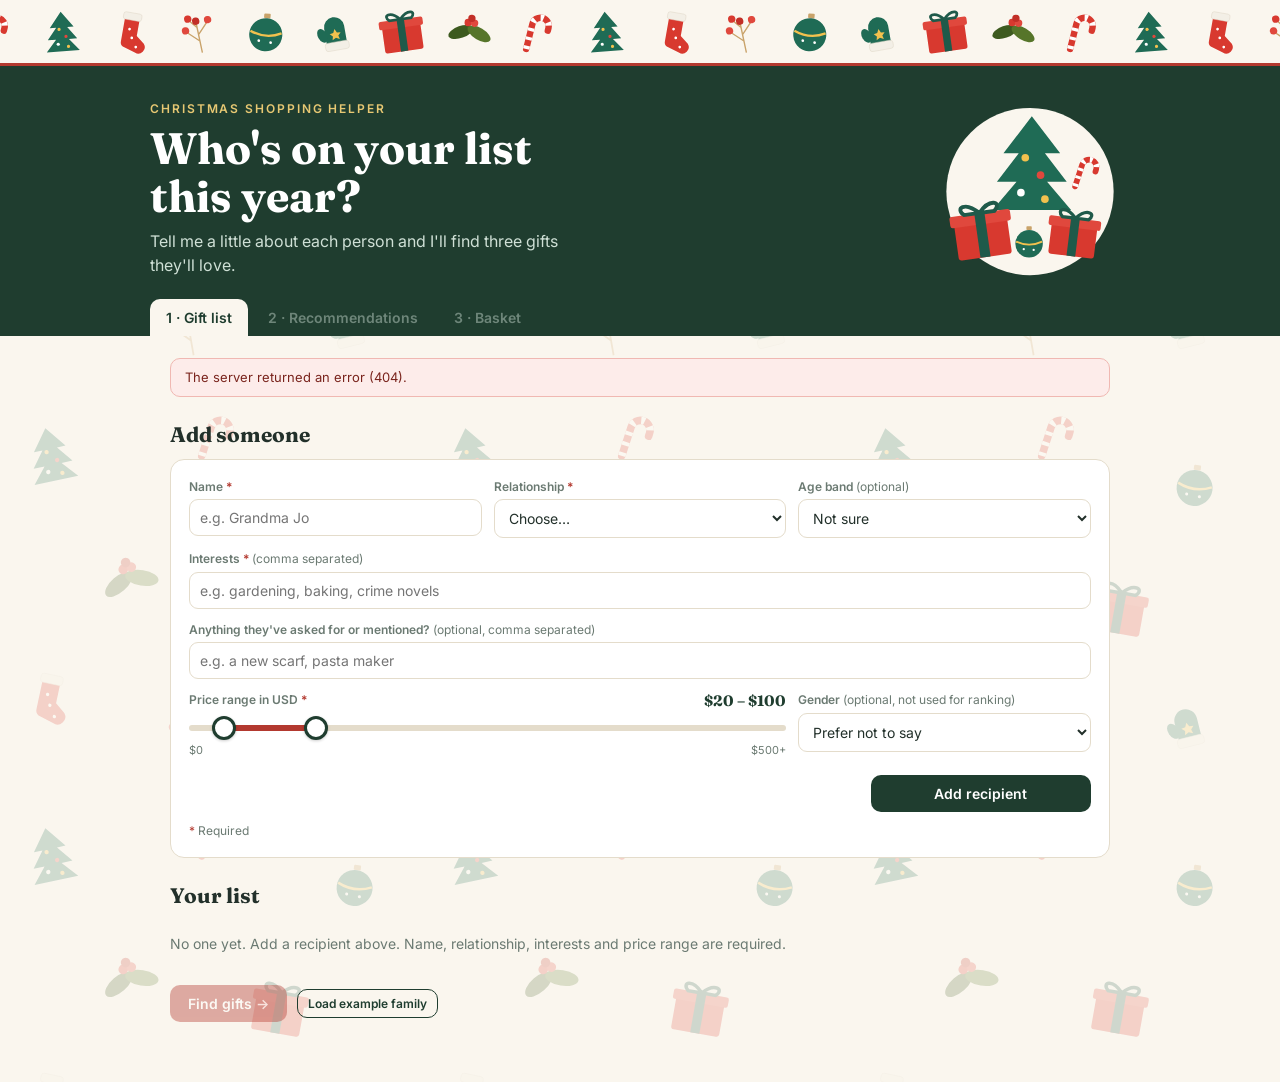
==== static/index.html @ 557351b3 "Add files via upload" ====
<!DOCTYPE html>
<html lang="en">
<head>
<meta charset="utf-8">
<meta name="viewport" content="width=device-width, initial-scale=1">
<title>Christmas Shopping Helper</title>
<link href="https://fonts.googleapis.com/css2?family=Fraunces:opsz,wght@9..144,500;9..144,700&family=Inter:wght@400;500;600&display=swap" rel="stylesheet">
<link href="styles.css" rel="stylesheet">
<link rel="icon" href="data:,">
</head>
<body>
<div class="strip" id="strip" aria-hidden="true"></div>
<header><div class="wrap">
  <div class="hero">
    <div>
      <div class="kicker">Christmas Shopping Helper</div>
      <h1>Who's on your list<br>this year?</h1>
      <p>Tell me a little about each person and I'll find three gifts they'll love.</p>
    </div>
    <svg class="heroart" viewBox="0 0 220 200" aria-hidden="true" id="heroart"></svg>
  </div>
  <nav class="steps">
    <button id="tab1" class="on" onclick="go(1)">1 · Gift list</button>
    <button id="tab2" onclick="go(2)">2 · Recommendations</button>
    <button id="tab3" onclick="go(3)">3 · Basket</button>
  </nav>
</div></header>

<main class="wrap">
<div class="note" id="note">Connecting…</div>

<section id="s1">
  <h2>Add someone</h2>
  <form class="card" id="form">
    <div class="grid">
      <div><label>Name <i class="req">*</i></label><input id="f_name" required placeholder="e.g. Grandma Jo"></div>
      <div><label>Relationship <i class="req">*</i></label><select id="f_rel" required><option value="">Choose…</option></select></div>
      <div><label>Age band <span id="ageReq"><span>(optional)</span></span></label><select id="f_age"><option value="">Not sure</option></select></div>
      <div class="span3"><label>Interests <i class="req">*</i> <span>(comma separated)</span></label><input id="f_int" required placeholder="e.g. gardening, baking, crime novels"></div>
      <div class="span3"><label>Anything they've asked for or mentioned? <span>(optional, comma separated)</span></label><input id="f_asked" placeholder="e.g. a new scarf, pasta maker"></div>
      <div class="span2"><label>Price range in USD <i class="req">*</i> <b class="pv" id="pv"></b></label><div class="dual"><div class="trk"></div><div class="fill" id="fill"></div><input id="f_min" type="range" min="0" max="500" step="5" value="20" aria-label="Minimum price"><input id="f_max" type="range" min="0" max="500" step="5" value="100" aria-label="Maximum price"></div><div class="ends"><span>$0</span><span>$500+</span></div><p class="hint" id="sug" style="margin-top:4px"></p></div>
      <div><label>Gender <span>(optional, not used for ranking)</span></label><select id="f_gen"><option value="">Prefer not to say</option><option>Female</option><option>Male</option><option>Non-binary</option></select></div>
      <div class="span3" style="text-align:right"><button class="btn" type="submit" id="addBtn" style="min-width:220px">Add recipient</button></div>
    </div>
    <p class="hint"><span class="req">*</span> Required</p>
  </form>
  <h2>Your list</h2>
  <div id="people" class="people"></div>
  <div class="row" style="margin-top:16px"><button class="btn red" id="findBtn" onclick="go(2)">Find gifts →</button><button class="btn ghost sm" onclick="demo()">Load example family</button></div>
</section>

<section id="s2" class="hide">
  <h2>Recommendations</h2>
  <p class="meta">Tick the gifts you want. Use “Swap” for a different idea.</p>
  <div id="recs"></div>
</section>

<section id="s3" class="hide">
  <h2>Your basket</h2>
  <div id="basket"></div>
</section>
</main>

<div class="bar hide" id="bar"><span id="barTxt"></span><button class="btn red" onclick="go(3)">Review basket →</button></div>

<script src="app.js"></script>
</body>
</html>
---- static/styles.css ----
:root{--green:#1f3d2f;--green2:#2e5a45;--cream:#faf6ee;--card:#fff;--red:#b3392f;--ink:#22302a;--muted:#6b7a72;--line:#e4dccb;--gold:#c89b3c}
*{box-sizing:border-box}
body{margin:0;font-family:Inter,system-ui,sans-serif;background:var(--cream);color:var(--ink);line-height:1.45;overflow-x:hidden}
.strip{position:relative;z-index:1;background:var(--cream);height:66px;display:flex;justify-content:center;align-items:center;gap:22px;overflow:hidden;border-bottom:3px solid var(--red)}
.strip svg{flex:none}
header,main{position:relative;z-index:1}
header{background:var(--green);color:#fff;padding:34px 20px 0}
.hero{display:flex;justify-content:space-between;align-items:center;gap:24px}
.kicker{font-size:12px;letter-spacing:.16em;text-transform:uppercase;color:#e7c873;font-weight:600;margin-bottom:8px}
.heroart{width:200px;flex:none;margin:-6px 0}
@media(max-width:720px){.heroart{width:110px}h1{font-size:30px!important}}
.wrap{max-width:980px;margin:0 auto}
h1{font-family:Fraunces,serif;font-size:44px;line-height:1.08;margin:0 0 10px}
header p{margin:0;color:#cfe0d6;font-size:16px;max-width:440px}
.steps{display:flex;gap:4px;margin-top:22px;flex-wrap:wrap}
.steps button{background:transparent;border:0;color:#cfe0d6;font:600 14px Inter,sans-serif;padding:10px 16px;border-radius:10px 10px 0 0;cursor:pointer}
.steps button.on{background:var(--cream);color:var(--green)}
.steps button:disabled{opacity:.45;cursor:not-allowed}
.note{background:#fff7e0;border:1px solid #ecd89a;color:#6b5514;font-size:13px;padding:9px 14px;border-radius:10px;margin:18px 0}
.note.err{background:#fdecea;border-color:#f0b8b2;color:#7a241d}
main{padding:4px 20px 60px}
h2{font-family:Fraunces,serif;font-size:21px;margin:22px 0 10px}
.card{background:var(--card);border:1px solid var(--line);border-radius:14px;padding:18px}
.grid{display:grid;grid-template-columns:repeat(3,1fr);gap:12px}
label{display:block;font-size:12px;font-weight:600;color:var(--muted);margin-bottom:4px}
label span{font-weight:400}.req{color:var(--red);font-style:normal}.hint{font-size:12px;color:var(--muted);margin:10px 0 0}
input,select{width:100%;padding:9px 10px;border:1px solid var(--line);border-radius:9px;font:14px Inter,sans-serif;background:#fff;color:var(--ink)}
input:focus,select:focus{outline:2px solid var(--green2);outline-offset:1px}
.span2{grid-column:span 2}.span3{grid-column:span 3}
.pv{float:right;font:700 15px Fraunces,serif;color:var(--green)}
.dual{position:relative;height:30px}
.trk,.fill{position:absolute;top:12px;height:6px;border-radius:3px}
.trk{left:0;right:0;background:var(--line)}.fill{background:var(--red)}
.dual input{position:absolute;left:0;top:0;width:100%;height:30px;margin:0;padding:0;border:0;background:none;pointer-events:none;-webkit-appearance:none;appearance:none}
.dual input:focus{outline:none}
.dual input::-webkit-slider-runnable-track{background:none;height:30px}
.dual input::-moz-range-track{background:none}
.dual input::-webkit-slider-thumb{-webkit-appearance:none;pointer-events:auto;width:24px;height:24px;margin-top:3px;border-radius:50%;background:#fff;border:3px solid var(--green);cursor:grab;box-shadow:0 1px 3px #0003}
.dual input::-moz-range-thumb{pointer-events:auto;width:18px;height:18px;border-radius:50%;background:#fff;border:3px solid var(--green);cursor:grab;box-shadow:0 1px 3px #0003}
.dual input:focus-visible::-webkit-slider-thumb{box-shadow:0 0 0 3px #2e5a4555}
.dual input:focus-visible::-moz-range-thumb{box-shadow:0 0 0 3px #2e5a4555}
.ends{display:flex;justify-content:space-between;font-size:11px;color:var(--muted)}
.btn{background:var(--green);color:#fff;border:0;border-radius:10px;padding:10px 18px;font:600 14px Inter,sans-serif;cursor:pointer}
.btn:hover{background:var(--green2)}
.btn.red{background:var(--red)}
.btn.ghost{background:transparent;color:var(--green);border:1px solid var(--green)}
.btn.sm{padding:6px 10px;font-size:12px}
.btn:disabled{opacity:.4;cursor:not-allowed}
.row{display:flex;gap:10px;align-items:center;flex-wrap:wrap}
.people{display:grid;grid-template-columns:repeat(auto-fill,minmax(290px,1fr));gap:16px 14px;margin-top:10px}
.tagw{filter:drop-shadow(0 2px 3px #1f3d2f33);transform:rotate(-1.2deg)}
.tagw:nth-child(even){transform:rotate(1deg)}
.tag{position:relative;background:#fffdf8;clip-path:polygon(34px 0,100% 0,100% 100%,34px 100%,0 50%);padding:14px 14px 12px 52px;display:flex;gap:12px;align-items:flex-start;min-height:118px;border-right:8px solid var(--red)}
.tagw:nth-child(3n+2) .tag{border-right-color:var(--green2)}
.tagw:nth-child(3n) .tag{border-right-color:var(--gold)}
.hole{position:absolute;left:20px;top:50%;width:13px;height:13px;margin-top:-6.5px;border-radius:50%;background:var(--cream);box-shadow:inset 0 1px 2px #0004}
.tag svg{flex:none;width:44px;height:44px}
.tb{flex:1;min-width:0}
.to{font-size:11px;letter-spacing:.14em;text-transform:uppercase;color:var(--muted)}
.tn{font-family:Fraunces,serif;font-size:21px;font-weight:700;line-height:1.15;overflow-wrap:anywhere}
.bud{display:inline-block;margin-top:6px;background:#f1ead9;border-radius:999px;padding:2px 10px;font-size:12px;font-weight:600}
.ta{display:flex;gap:12px;margin-top:8px}
.lnk{background:none;border:0;padding:0;font:600 12px Inter,sans-serif;color:var(--green2);cursor:pointer;text-decoration:underline}
.meta{font-size:13px;color:var(--muted)}
.empty{grid-column:1/-1;color:var(--muted);font-size:14px;padding:14px 0}
.recs{display:grid;grid-template-columns:repeat(3,1fr);gap:12px}
.rec{border:2px solid var(--line);border-radius:14px;background:#fff;overflow:hidden;display:flex;flex-direction:column;cursor:pointer;position:relative}
.rec.sel{border-color:var(--green2);box-shadow:0 0 0 3px #d9e9df}
.img{height:110px;display:flex;align-items:center;justify-content:center;font-size:52px;background:#f1ead9}
.img img{width:100%;height:100%;object-fit:cover}
.rec .body{padding:12px;display:flex;flex-direction:column;gap:4px;flex:1}
.rec .t{font-weight:600;font-size:14px}
.rec .why{font-size:12px;color:var(--muted);flex:1}
.rec .p{font-weight:600}
.rec .shop{font-size:12px;color:var(--muted)}
.rec a{font-size:12px;color:var(--green2)}
.tick{position:absolute;top:8px;left:8px;width:22px;height:22px;accent-color:var(--green2)}
.swap{position:absolute;top:6px;right:6px;background:#ffffffcc;border:1px solid var(--line);border-radius:8px;font-size:11px;padding:3px 7px;cursor:pointer}
.sec{margin-bottom:22px}
.sec h3{margin:0 0 8px;font-size:16px}
.miss{font-size:12px;color:var(--muted);margin:8px 0 0}
table{width:100%;border-collapse:collapse;font-size:14px}
td,th{text-align:left;padding:8px 6px;border-bottom:1px solid var(--line)}
td.r,th.r{text-align:right}
.total{font-family:Fraunces,serif;font-size:22px}
.bar{position:sticky;bottom:0;z-index:2;background:var(--green);color:#fff;padding:12px 20px;display:flex;justify-content:space-between;align-items:center;gap:10px}
.hide{display:none}
@media(max-width:720px){.grid,.recs{grid-template-columns:1fr}.span2,.span3{grid-column:auto}}
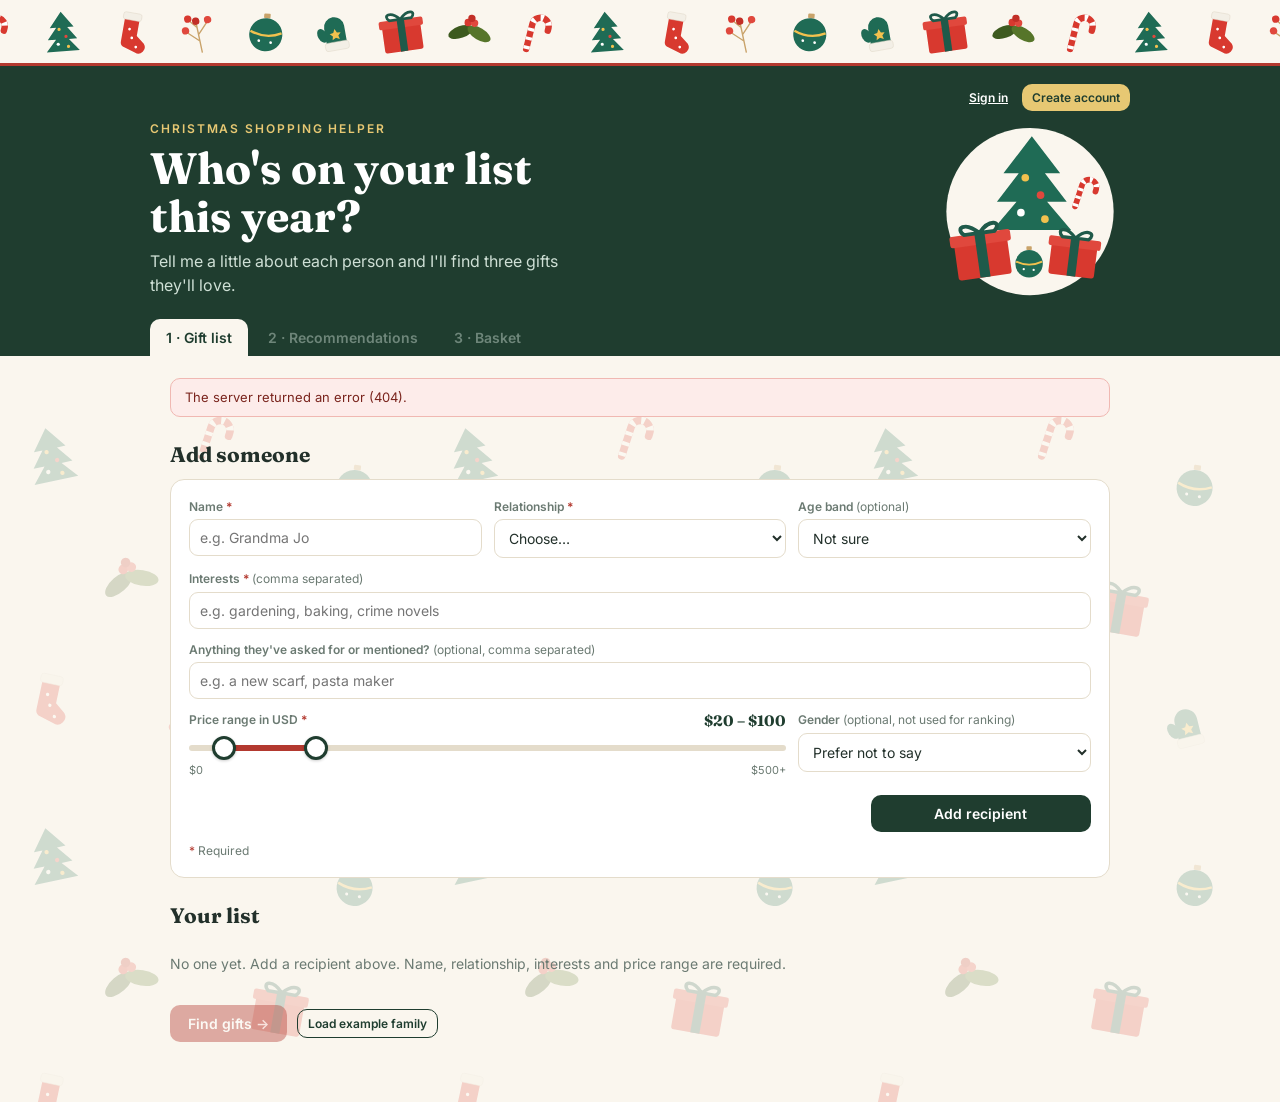
==== commit 15313d98: "Add files via upload" ====
--- a/static/index.html
+++ b/static/index.html
@@ -11,6 +11,7 @@
 <body>
 <div class="strip" id="strip" aria-hidden="true"></div>
 <header><div class="wrap">
+  <div class="acct" id="acct"></div>
   <div class="hero">
     <div>
       <div class="kicker">Christmas Shopping Helper</div>
@@ -61,6 +62,38 @@
 </section>
 </main>
 
+<dialog id="authDlg" aria-labelledby="authTitle">
+  <form id="authForm" novalidate>
+    <h2 id="authTitle" style="margin-top:0">Sign in</h2>
+    <p class="meta" id="authLead">Sign in to connect a wallet and let the helper buy gifts for you.</p>
+    <label for="a_email">Email</label><input id="a_email" type="email" autocomplete="email" required>
+    <label for="a_pw" style="margin-top:10px">Password</label><input id="a_pw" type="password" autocomplete="current-password" required>
+    <p class="hint" id="authHint"></p>
+    <div class="note err hide" id="authErr" role="alert"></div>
+    <div class="row" style="margin-top:14px;justify-content:space-between">
+      <button class="lnk" type="button" id="authSwap">Create an account instead</button>
+      <div class="row"><button class="btn ghost" type="button" id="authCancel">Cancel</button><button class="btn" type="submit" id="authGo">Sign in</button></div>
+    </div>
+  </form>
+</dialog>
+
+<dialog id="cardDlg" aria-labelledby="cardTitle">
+  <form id="cardForm" novalidate>
+    <h2 id="cardTitle" style="margin-top:0">Save a card</h2>
+    <p class="meta">Stripe's secure form: your card number goes to Stripe, never to this app. This is a sandbox, so use the test card <b>4242 4242 4242 4242</b>, any future date and any 3-digit code.</p>
+    <div id="cardMount" style="min-height:120px"></div>
+    <div class="note err hide" id="cardErr" role="alert"></div>
+    <div class="row" style="margin-top:14px;justify-content:flex-end"><button class="btn ghost" type="button" id="cardCancel">Cancel</button><button class="btn" type="submit" id="cardGo">Save card</button></div>
+  </form>
+</dialog>
+
+<dialog id="apDlg" aria-labelledby="apTitle">
+  <h2 id="apTitle" style="margin-top:0">Approve this purchase</h2>
+  <table id="apList"></table>
+  <p class="meta" id="apText" style="margin-top:12px"></p>
+  <div class="row" style="margin-top:14px;justify-content:flex-end"><button class="btn ghost" type="button" id="apCancel">Cancel</button><button class="btn red" type="button" id="apGo">Approve and buy</button></div>
+</dialog>
+
 <div class="bar hide" id="bar"><span id="barTxt"></span><button class="btn red" onclick="go(3)">Review basket →</button></div>
 
 <script src="app.js"></script>
--- a/static/styles.css
+++ b/static/styles.css
@@ -86,3 +86,28 @@
 .bar{position:sticky;bottom:0;z-index:2;background:var(--green);color:#fff;padding:12px 20px;display:flex;justify-content:space-between;align-items:center;gap:10px}
 .hide{display:none}
 @media(max-width:720px){.grid,.recs{grid-template-columns:1fr}.span2,.span3{grid-column:auto}}
+.acct{display:flex;justify-content:flex-end;align-items:center;gap:14px;margin:-18px 0 8px;min-height:30px;font-size:13px}
+.acct .who{color:#cfe0d6;overflow-wrap:anywhere}
+.lnk.light{color:#fff}
+.btn.gold{background:#e7c873;color:var(--green)}
+.btn.gold:hover{background:#f0d68e}
+dialog{border:0;border-radius:16px;padding:22px;max-width:420px;width:calc(100% - 32px);box-shadow:0 20px 60px #0004;color:var(--ink)}
+dialog::backdrop{background:#1f3d2f99}
+dialog .note{margin:12px 0 0}
+.agent h3{display:flex;gap:10px;align-items:center;flex-wrap:wrap}
+.pill{font:600 11px Inter,sans-serif;background:#fff7e0;border:1px solid #ecd89a;color:#6b5514;border-radius:999px;padding:2px 8px}
+.steps3{display:grid;grid-template-columns:repeat(3,1fr);gap:10px}
+.step{border:1px dashed var(--line);border-radius:12px;padding:12px;display:flex;flex-direction:column;gap:6px;font-size:14px}
+.step.done{border-style:solid;border-color:#bcd6c6;background:#f4faf6}
+.step b{font-size:13px;color:var(--green)}
+.mini{font-size:12px;color:var(--muted);display:flex;align-items:center;gap:4px;margin:0}
+.mini input{width:auto;padding:5px 6px;font-size:13px}
+.mini input[type=number]{width:72px}
+.note.ok{background:#eaf6ee;border-color:#b9dcc6;color:#1f5a3a}
+.log{list-style:none;margin:0;padding:0;font-size:13px}
+.log li{padding:6px 0 6px 18px;border-bottom:1px solid var(--line);position:relative}
+.log li:before{content:"";position:absolute;left:2px;top:12px;width:8px;height:8px;border-radius:50%;background:#9db3a6}
+.log li.ok:before{background:#2e8a55}.log li.blocked:before{background:#c89b3c}.log li.error:before{background:var(--red)}
+.log .t{color:var(--muted);margin-right:8px;font-variant-numeric:tabular-nums}
+@media(max-width:720px){.steps3{grid-template-columns:1fr}}
+.bought{color:#1f5a3a;font-weight:600;font-size:13px}
